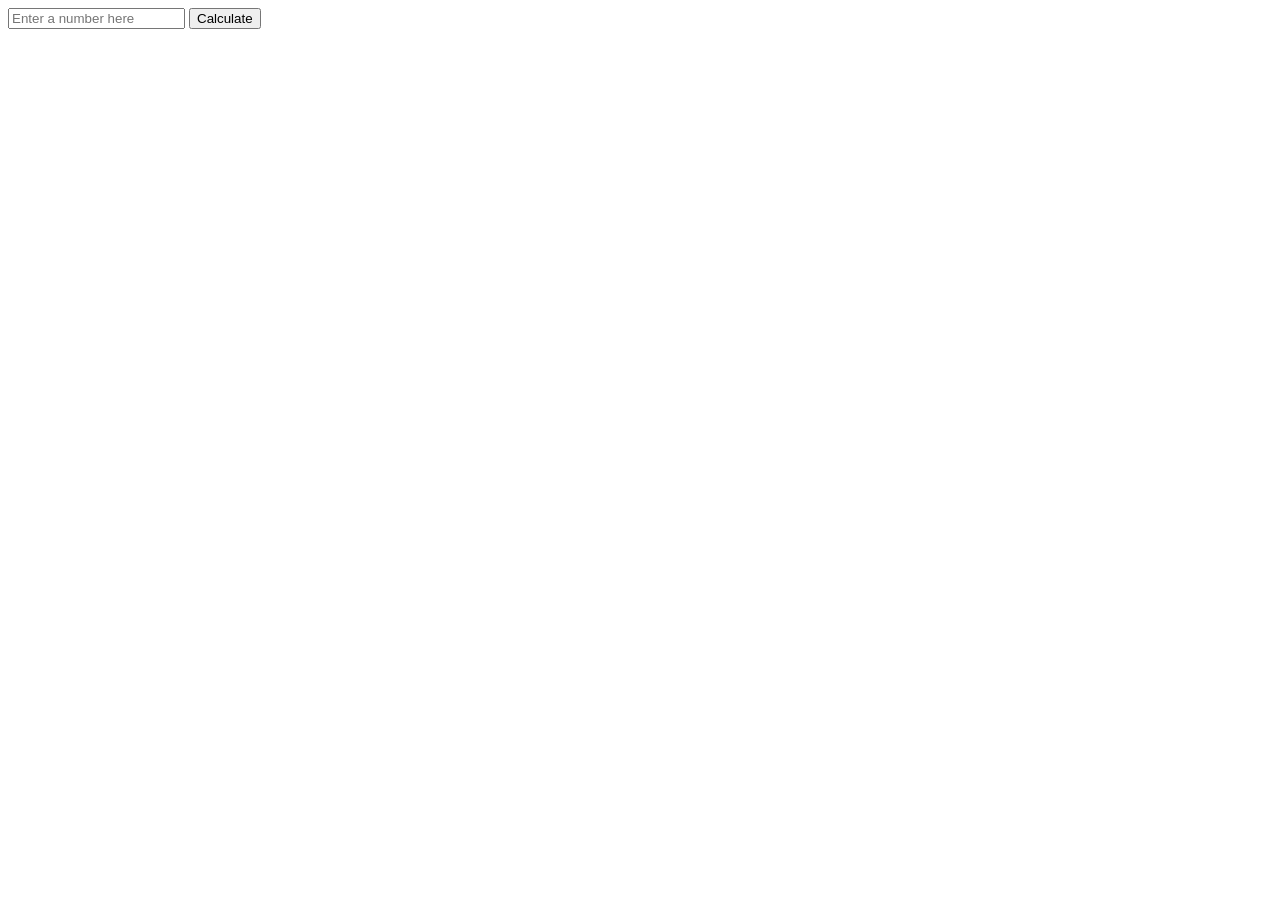
==== calculator.html @ d70c4400 "initial commit" ====
<!DOCTYPE html>
<html lang="en">
	<head>
		<meta charset="UTF-8" />
		<meta http-equiv="X-UA-Compatible" content="IE=edge" />
		<meta name="viewport" content="width=device-width, initial-scale=1.0" />
		<title>Calculator</title>
		<link rel="stylesheet" href="" />
	</head>
	<body>
		<form action="">
			<input type="number" placeholder="Enter a number here" id="currInput" />
			<button id="calculateButton">Calculate</button>
		</form>
		<script src="js/calculator.js"></script>
	</body>
</html>
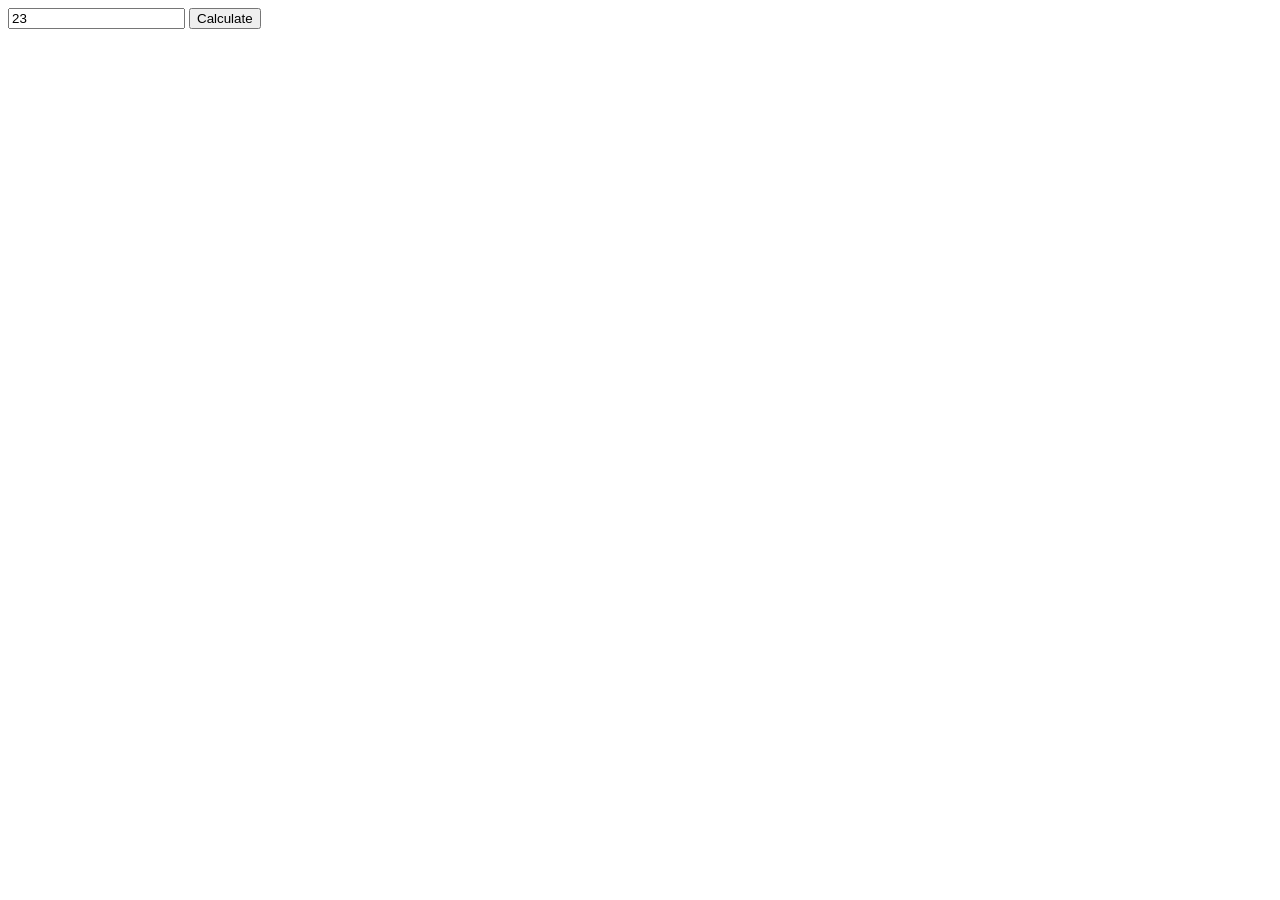
==== commit 2f562096: "Added more template function skeletons" ====
--- a/calculator.html
+++ b/calculator.html
@@ -9,7 +9,12 @@
 	</head>
 	<body>
 		<form action="">
-			<input type="number" placeholder="Enter a number here" id="currInput" />
+			<input
+				type="number"
+				placeholder="Enter a number here"
+				id="currInput"
+				value="23"
+			/>
 			<button id="calculateButton">Calculate</button>
 		</form>
 		<script src="js/calculator.js"></script>
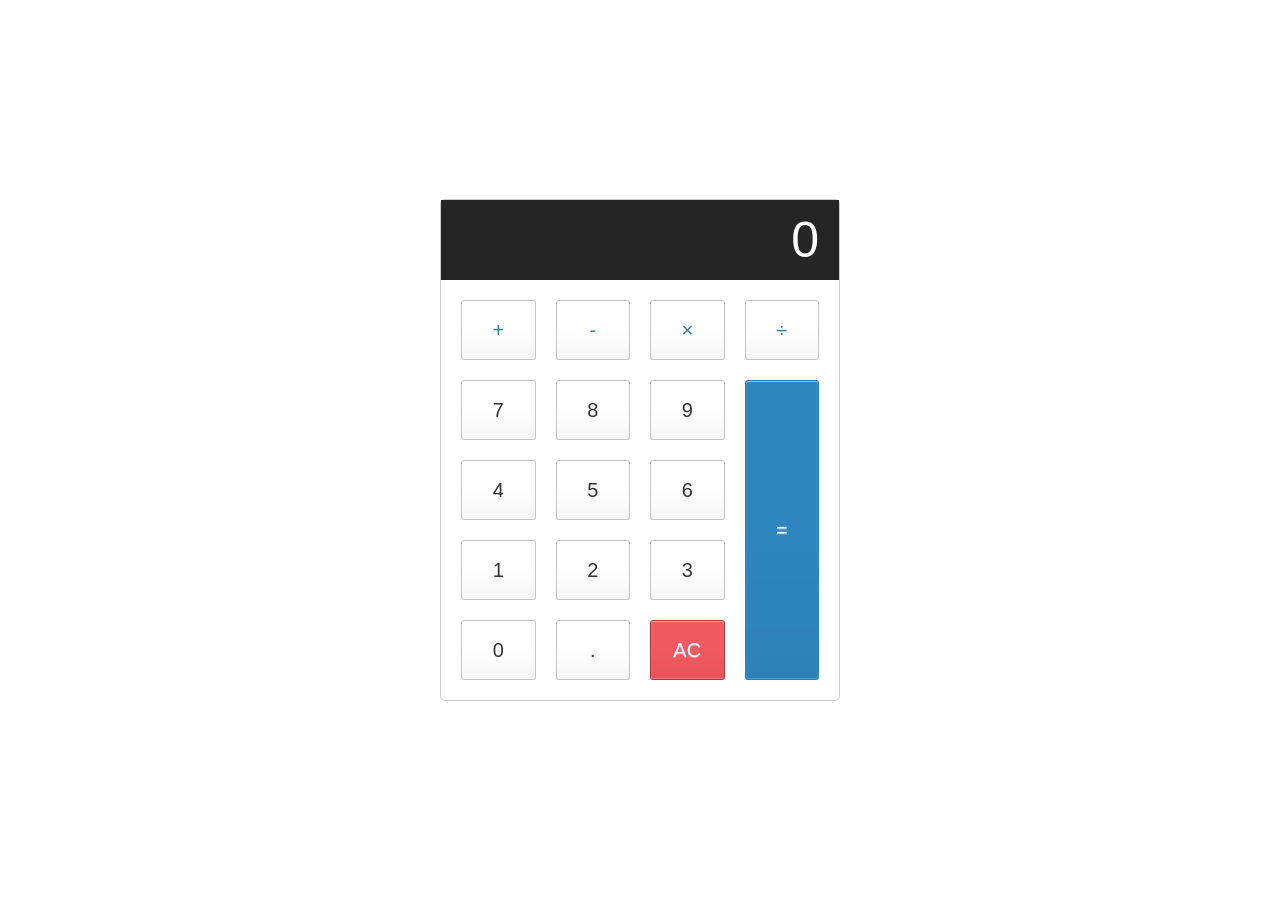
==== commit ac0d64e8: "Complete basic operations of calculator" ====
--- a/calculator.html
+++ b/calculator.html
@@ -4,19 +4,41 @@
 		<meta charset="UTF-8" />
 		<meta http-equiv="X-UA-Compatible" content="IE=edge" />
 		<meta name="viewport" content="width=device-width, initial-scale=1.0" />
-		<title>Calculator</title>
-		<link rel="stylesheet" href="" />
+		<link rel="shortcut icon" href="images/calcIcon.png" />
+		<title>Calculator - JavaScript</title>
+		<link rel="stylesheet" href="css/calculator-style.css" />
 	</head>
 	<body>
-		<form action="">
-			<input
-				type="number"
-				placeholder="Enter a number here"
-				id="currInput"
-				value="23"
-			/>
-			<button id="calculateButton">Calculate</button>
-		</form>
+		<div class="calculator">
+			<div id="prevValue"></div>
+			<input type="text" class="calculator-screen" value="" disabled />
+
+			<div class="calculator-keys">
+				<button type="button" class="operator" value="+">+</button>
+				<button type="button" class="operator" value="-">-</button>
+				<button type="button" class="operator" value="*">&times;</button>
+				<button type="button" class="operator" value="/">&divide;</button>
+
+				<button type="button" value="7">7</button>
+				<button type="button" value="8">8</button>
+				<button type="button" value="9">9</button>
+
+				<button type="button" value="4">4</button>
+				<button type="button" value="5">5</button>
+				<button type="button" value="6">6</button>
+
+				<button type="button" value="1">1</button>
+				<button type="button" value="2">2</button>
+				<button type="button" value="3">3</button>
+
+				<button type="button" value="0">0</button>
+				<button type="button" class="decimal" value=".">.</button>
+				<button type="button" class="all-clear" value="all-clear">AC</button>
+
+				<button type="button" class="equal-sign operator" value="=">=</button>
+			</div>
+		</div>
+
 		<script src="js/calculator.js"></script>
 	</body>
 </html>
--- a/css/calculator-style.css
+++ b/css/calculator-style.css
@@ -0,0 +1,84 @@
+html {
+    font-size: 62.5%;
+    box-sizing: border-box;
+}
+
+*,
+*::before,
+*::after {
+    margin: 0;
+    padding: 0;
+    box-sizing: inherit;
+}
+
+.calculator {
+    border: 1px solid #ccc;
+    border-radius: 5px;
+    position: absolute;
+    top: 50%;
+    left: 50%;
+    transform: translate(-50%, -50%);
+    width: 400px;
+}
+
+.calculator-screen {
+    width: 100%;
+    font-size: 5rem;
+    height: 80px;
+    border: none;
+    background-color: #252525;
+    color: #fff;
+    text-align: right;
+    padding-right: 20px;
+    padding-left: 10px;
+}
+
+button {
+    height: 60px;
+    background-color: #fff;
+    border-radius: 3px;
+    border: 1px solid #c4c4c4;
+    background-color: transparent;
+    font-size: 2rem;
+    color: #333;
+    background-image: linear-gradient(to bottom, transparent, transparent 50%, rgba(0, 0, 0, .04));
+    box-shadow: inset 0 0 0 1px rgba(255, 255, 255, .05), inset 0 1px 0 0 rgba(255, 255, 255, .45), inset 0 -1px 0 0 rgba(255, 255, 255, .15), 0 1px 0 0 rgba(255, 255, 255, .15);
+    text-shadow: 0 1px rgba(255, 255, 255, .4);
+}
+
+button:hover {
+    background-color: #eaeaea;
+}
+
+.operator {
+    color: #337cac;
+}
+
+.all-clear {
+    background-color: #f0595f;
+    border-color: #b0353a;
+    color: #fff;
+}
+
+.all-clear:hover {
+    background-color: #f17377;
+}
+
+.equal-sign {
+    background-color: #2e86c0;
+    border-color: #337cac;
+    color: #fff;
+    height: 100%;
+    grid-area: 2 / 4 / 6 / 5;
+}
+
+.equal-sign:hover {
+    background-color: #4e9ed4;
+}
+
+.calculator-keys {
+    display: grid;
+    grid-template-columns: repeat(4, 1fr);
+    grid-gap: 20px;
+    padding: 20px;
+}
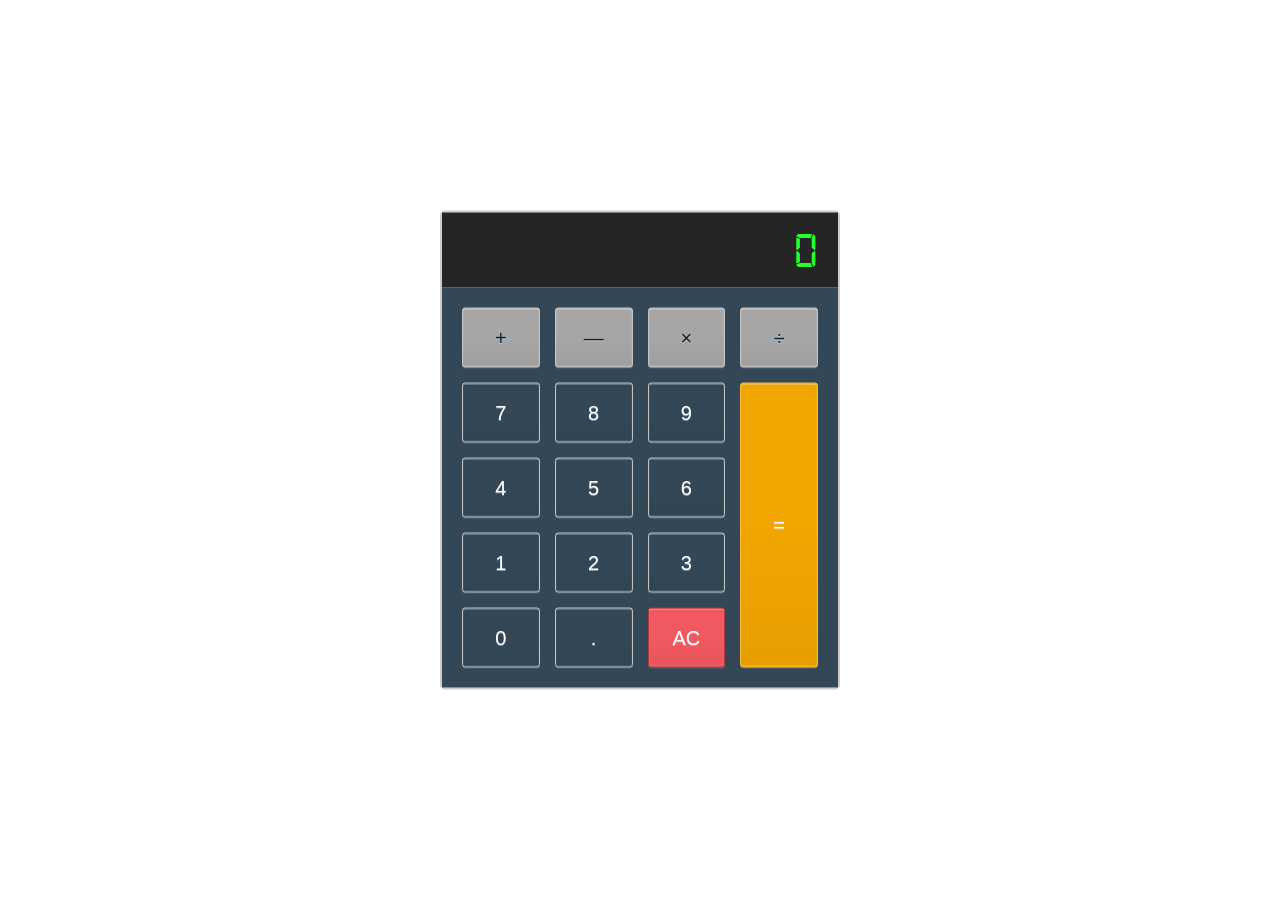
==== commit c639271d: "Complete MVP javascript calculator" ====
--- a/calculator.html
+++ b/calculator.html
@@ -15,7 +15,7 @@
 
 			<div class="calculator-keys">
 				<button type="button" class="operator" value="+">+</button>
-				<button type="button" class="operator" value="-">-</button>
+				<button type="button" class="operator" value="-">—</button>
 				<button type="button" class="operator" value="*">&times;</button>
 				<button type="button" class="operator" value="/">&divide;</button>
 
@@ -39,6 +39,6 @@
 			</div>
 		</div>
 
-		<script src="js/calculator.js"></script>
+		<script type="module" src="js/calculator.js"></script>
 	</body>
 </html>
--- a/css/calculator-style.css
+++ b/css/calculator-style.css
@@ -1,84 +1,96 @@
+/* From light to dark colour */
+@font-face {
+  font-family: digital-font;
+  src: url("../misc/fonts/Digital7-1e1Z.ttf");
+}
+* {
+  font-family: Helvetica, Arial, sans-serif;
+}
+
 html {
-    font-size: 62.5%;
-    box-sizing: border-box;
+  font-size: 62.5%;
+  box-sizing: border-box;
 }
 
 *,
 *::before,
 *::after {
-    margin: 0;
-    padding: 0;
-    box-sizing: inherit;
+  margin: 0;
+  padding: 0;
+  box-sizing: inherit;
 }
 
 .calculator {
-    border: 1px solid #ccc;
-    border-radius: 5px;
-    position: absolute;
-    top: 50%;
-    left: 50%;
-    transform: translate(-50%, -50%);
-    width: 400px;
+  border: 2px solid #ccc;
+  border-radius: 5px;
+  position: absolute;
+  top: 50%;
+  left: 50%;
+  transform: translate(-50%, -50%);
+  width: 400px;
 }
-
 .calculator-screen {
-    width: 100%;
-    font-size: 5rem;
-    height: 80px;
-    border: none;
-    background-color: #252525;
-    color: #fff;
-    text-align: right;
-    padding-right: 20px;
-    padding-left: 10px;
+  width: 100%;
+  font-size: 5rem;
+  height: 1.5em;
+  border: #c4c4c4;
+  background-color: #252525;
+  font-family: digital-font;
+  color: #24ff2d;
+  text-align: right;
+  padding-right: 20px;
+  padding-left: 10px;
 }
 
 button {
-    height: 60px;
-    background-color: #fff;
-    border-radius: 3px;
-    border: 1px solid #c4c4c4;
-    background-color: transparent;
-    font-size: 2rem;
-    color: #333;
-    background-image: linear-gradient(to bottom, transparent, transparent 50%, rgba(0, 0, 0, .04));
-    box-shadow: inset 0 0 0 1px rgba(255, 255, 255, .05), inset 0 1px 0 0 rgba(255, 255, 255, .45), inset 0 -1px 0 0 rgba(255, 255, 255, .15), 0 1px 0 0 rgba(255, 255, 255, .15);
-    text-shadow: 0 1px rgba(255, 255, 255, .4);
+  height: 60px;
+  background-color: #a6a6a6;
+  border-radius: 3px;
+  border: 1px solid #c4c4c4;
+  background-color: transparent;
+  font-size: 2rem;
+  color: #fff;
+  background-image: linear-gradient(to bottom, transparent, transparent 50%, rgba(0, 0, 0, 0.04));
+  box-shadow: inset 0 0 0 1px rgba(255, 255, 255, 0.05), inset 0 1px 0 0 rgba(255, 255, 255, 0.45), inset 0 -1px 0 0 rgba(255, 255, 255, 0.15), 0 1px 0 0 rgba(255, 255, 255, 0.15);
+  text-shadow: 0 1px rgba(255, 255, 255, 0.4);
+  cursor: pointer;
 }
-
 button:hover {
-    background-color: #eaeaea;
+  background-color: #082032;
 }
 
 .operator {
-    color: #337cac;
+  color: #082032;
+  background-color: #a6a6a6;
+}
+.operator:hover {
+  background-color: #fff;
 }
 
 .all-clear {
-    background-color: #f0595f;
-    border-color: #b0353a;
-    color: #fff;
+  background-color: #f0595f;
+  border-color: #b0353a;
+  color: #fff;
 }
-
 .all-clear:hover {
-    background-color: #f17377;
+  background-color: #f17377;
 }
 
 .equal-sign {
-    background-color: #2e86c0;
-    border-color: #337cac;
-    color: #fff;
-    height: 100%;
-    grid-area: 2 / 4 / 6 / 5;
+  background-color: #f0a500;
+  border-color: #f5bb3e;
+  color: #fff;
+  height: 100%;
+  grid-area: 2/4/6/5;
 }
-
 .equal-sign:hover {
-    background-color: #4e9ed4;
+  background-color: #f5b937;
 }
 
 .calculator-keys {
-    display: grid;
-    grid-template-columns: repeat(4, 1fr);
-    grid-gap: 20px;
-    padding: 20px;
-}+  display: grid;
+  grid-template-columns: repeat(4, 1fr);
+  grid-gap: 15px;
+  padding: 20px;
+  background-color: #334756;
+}
